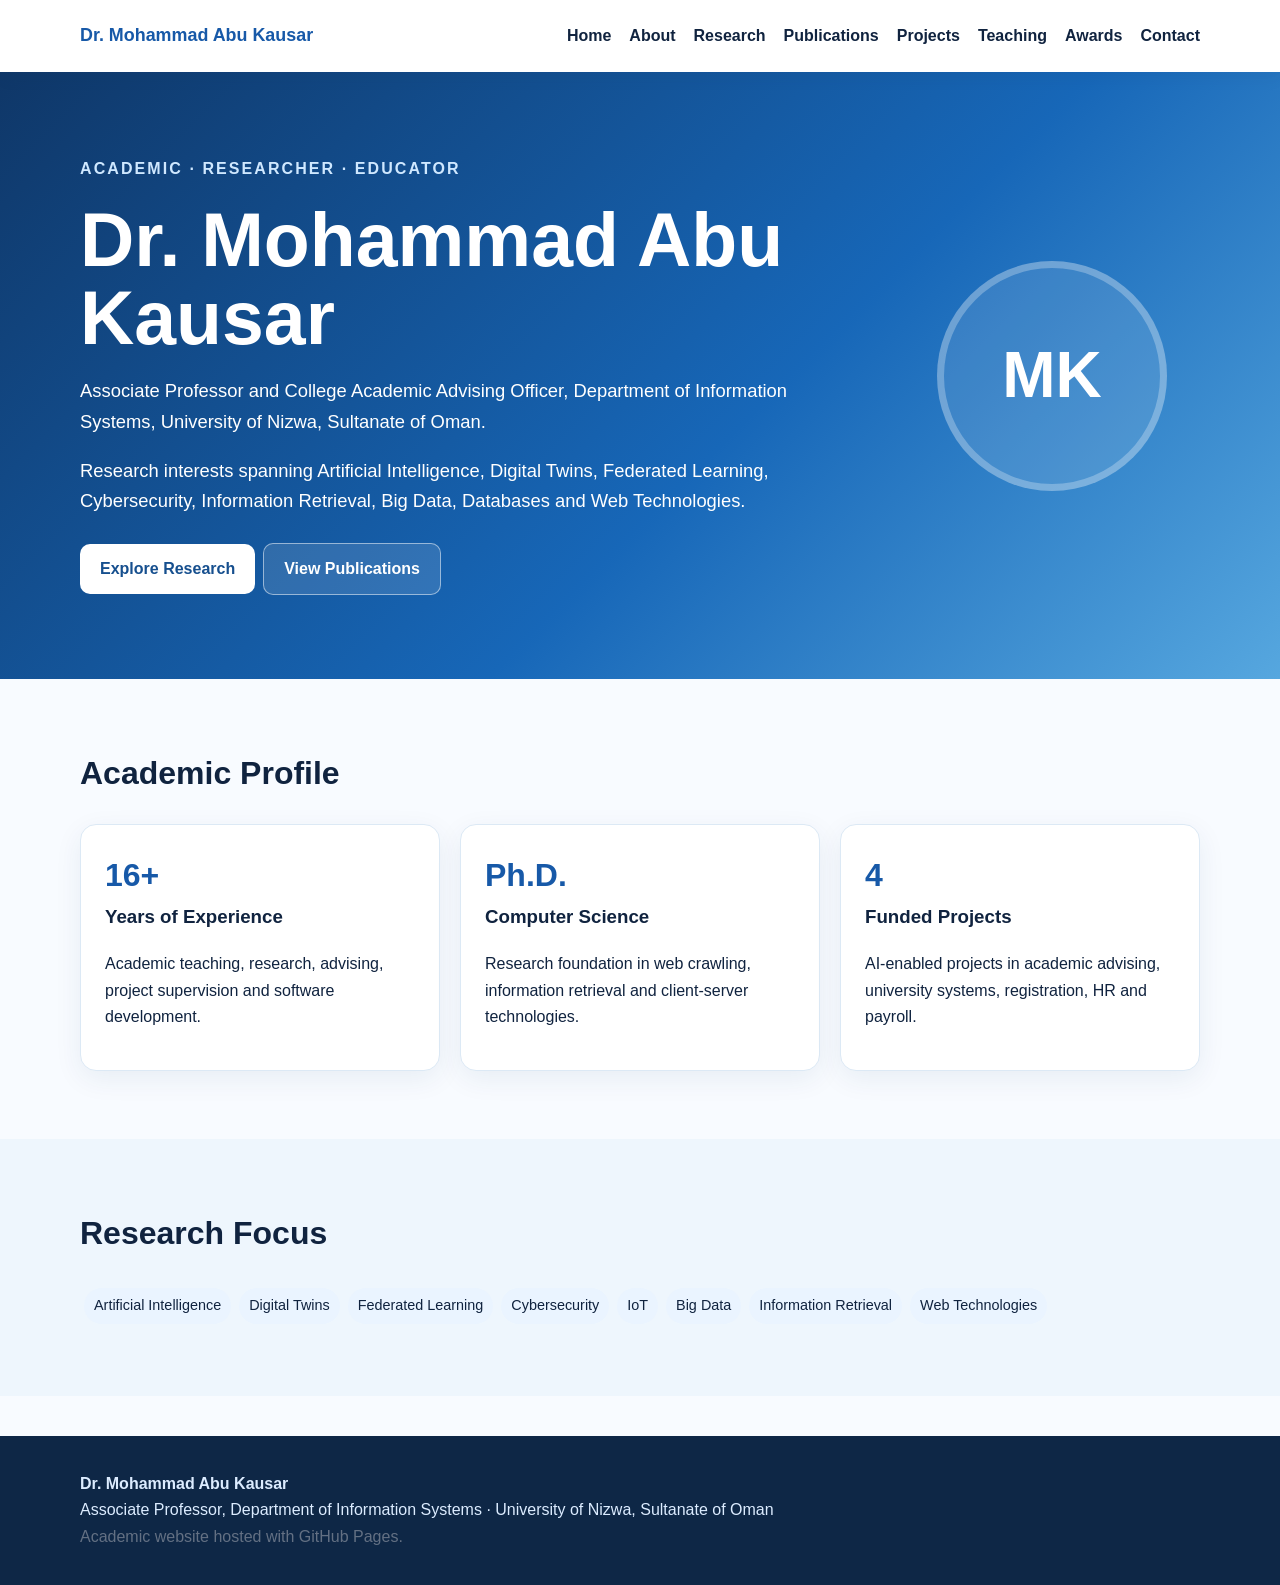
==== index.html @ 5681b889 "Add files via upload" ====
<!doctype html><html lang="en"><head><meta charset="utf-8"><meta name="viewport" content="width=device-width,initial-scale=1">
<title>Index | Dr. Mohammad Abu Kausar</title><meta name="description" content="Academic profile of Dr. Mohammad Abu Kausar, Associate Professor at the University of Nizwa.">
<link rel="stylesheet" href="assets/css/style.css"></head><body><header><div class="container"><nav><a class="brand" href="index.html">Dr. Mohammad Abu Kausar</a><div class="links">
<a href="index.html">Home</a><a href="about.html">About</a><a href="research.html">Research</a><a href="publications.html">Publications</a><a href="projects.html">Projects</a><a href="teaching.html">Teaching</a><a href="awards.html">Awards</a><a href="contact.html">Contact</a>
</div></nav></div></header><main><section class="hero"><div class="container hero-grid"><div><div class="eyebrow">Academic · Researcher · Educator</div>
<h1>Dr. Mohammad Abu Kausar</h1><p>Associate Professor and College Academic Advising Officer, Department of Information Systems, University of Nizwa, Sultanate of Oman.</p>
<p>Research interests spanning Artificial Intelligence, Digital Twins, Federated Learning, Cybersecurity, Information Retrieval, Big Data, Databases and Web Technologies.</p>
<a class="btn" href="research.html">Explore Research</a><a class="btn alt" href="publications.html">View Publications</a></div><div class="avatar">MK</div></div></section>
<section><div class="container"><h2 class="section-title">Academic Profile</h2><div class="grid">
<div class="card"><div class="stat">16+</div><h3>Years of Experience</h3><p>Academic teaching, research, advising, project supervision and software development.</p></div>
<div class="card"><div class="stat">Ph.D.</div><h3>Computer Science</h3><p>Research foundation in web crawling, information retrieval and client-server technologies.</p></div>
<div class="card"><div class="stat">4</div><h3>Funded Projects</h3><p>AI-enabled projects in academic advising, university systems, registration, HR and payroll.</p></div>
</div></div></section>
<section style="background:#eef6fd"><div class="container"><h2 class="section-title">Research Focus</h2>
<span class="tag">Artificial Intelligence</span><span class="tag">Digital Twins</span><span class="tag">Federated Learning</span><span class="tag">Cybersecurity</span><span class="tag">IoT</span><span class="tag">Big Data</span><span class="tag">Information Retrieval</span><span class="tag">Web Technologies</span>
</div></section></main><footer><div class="container"><strong>Dr. Mohammad Abu Kausar</strong><br>Associate Professor, Department of Information Systems · University of Nizwa, Sultanate of Oman<br><span class="muted">Academic website hosted with GitHub Pages.</span></div></footer></body></html>
---- assets/css/style.css ----
:root{--ink:#10233f;--blue:#1759a8;--sky:#eaf4ff;--gold:#d89b2b;--muted:#637083;--white:#fff}
*{box-sizing:border-box}body{margin:0;font-family:Inter,Arial,sans-serif;color:var(--ink);line-height:1.65;background:#f8fbff}
a{color:var(--blue);text-decoration:none}.container{width:min(1120px,92%);margin:auto}
header{background:rgba(255,255,255,.96);position:sticky;top:0;z-index:10;box-shadow:0 2px 18px #16395d18}
nav{display:flex;align-items:center;justify-content:space-between;min-height:72px}.brand{font-weight:800;font-size:1.12rem}
.links{display:flex;gap:18px;flex-wrap:wrap}.links a{font-weight:650;color:var(--ink)}
.hero{background:linear-gradient(135deg,#0f3768,#1767b8 58%,#56a7df);color:white;padding:84px 0}
.hero-grid{display:grid;grid-template-columns:1.45fr .55fr;gap:44px;align-items:center}
.eyebrow{text-transform:uppercase;letter-spacing:.13em;font-weight:750;color:#cfe8ff}.hero h1{font-size:clamp(2.5rem,6vw,4.7rem);line-height:1.04;margin:.25em 0}
.hero p{font-size:1.15rem;max-width:760px}.btn{display:inline-block;background:white;color:#164f8e;padding:12px 20px;border-radius:10px;font-weight:750;margin:8px 8px 0 0}
.btn.alt{background:#ffffff1f;color:white;border:1px solid #ffffff80}
.avatar{width:230px;height:230px;border-radius:50%;border:7px solid #ffffff45;display:grid;place-items:center;background:#ffffff1c;font-size:4rem;font-weight:800;margin:auto}
section{padding:68px 0}.section-title{font-size:2rem;margin:0 0 24px}.grid{display:grid;grid-template-columns:repeat(3,1fr);gap:20px}
.card{background:white;padding:24px;border-radius:16px;box-shadow:0 8px 28px #153c6612;border:1px solid #dce9f5}
.card h3{margin-top:0}.tag{display:inline-block;background:var(--sky);padding:6px 10px;border-radius:20px;margin:4px;font-size:.9rem}
.stat{font-size:2rem;font-weight:850;color:var(--blue)}.muted{color:var(--muted)}
.page-head{background:linear-gradient(135deg,#123c70,#2782c8);color:white;padding:52px 0}.page-head h1{font-size:2.6rem;margin:0}
.item{background:white;border-left:4px solid var(--blue);padding:18px 20px;margin:14px 0;border-radius:0 12px 12px 0;box-shadow:0 5px 20px #16395d0d}
footer{background:#0e2746;color:#dcecff;padding:35px 0;margin-top:40px}
@media(max-width:800px){.hero-grid,.grid{grid-template-columns:1fr}.links{display:none}.avatar{width:170px;height:170px}.hero{padding:55px 0}}
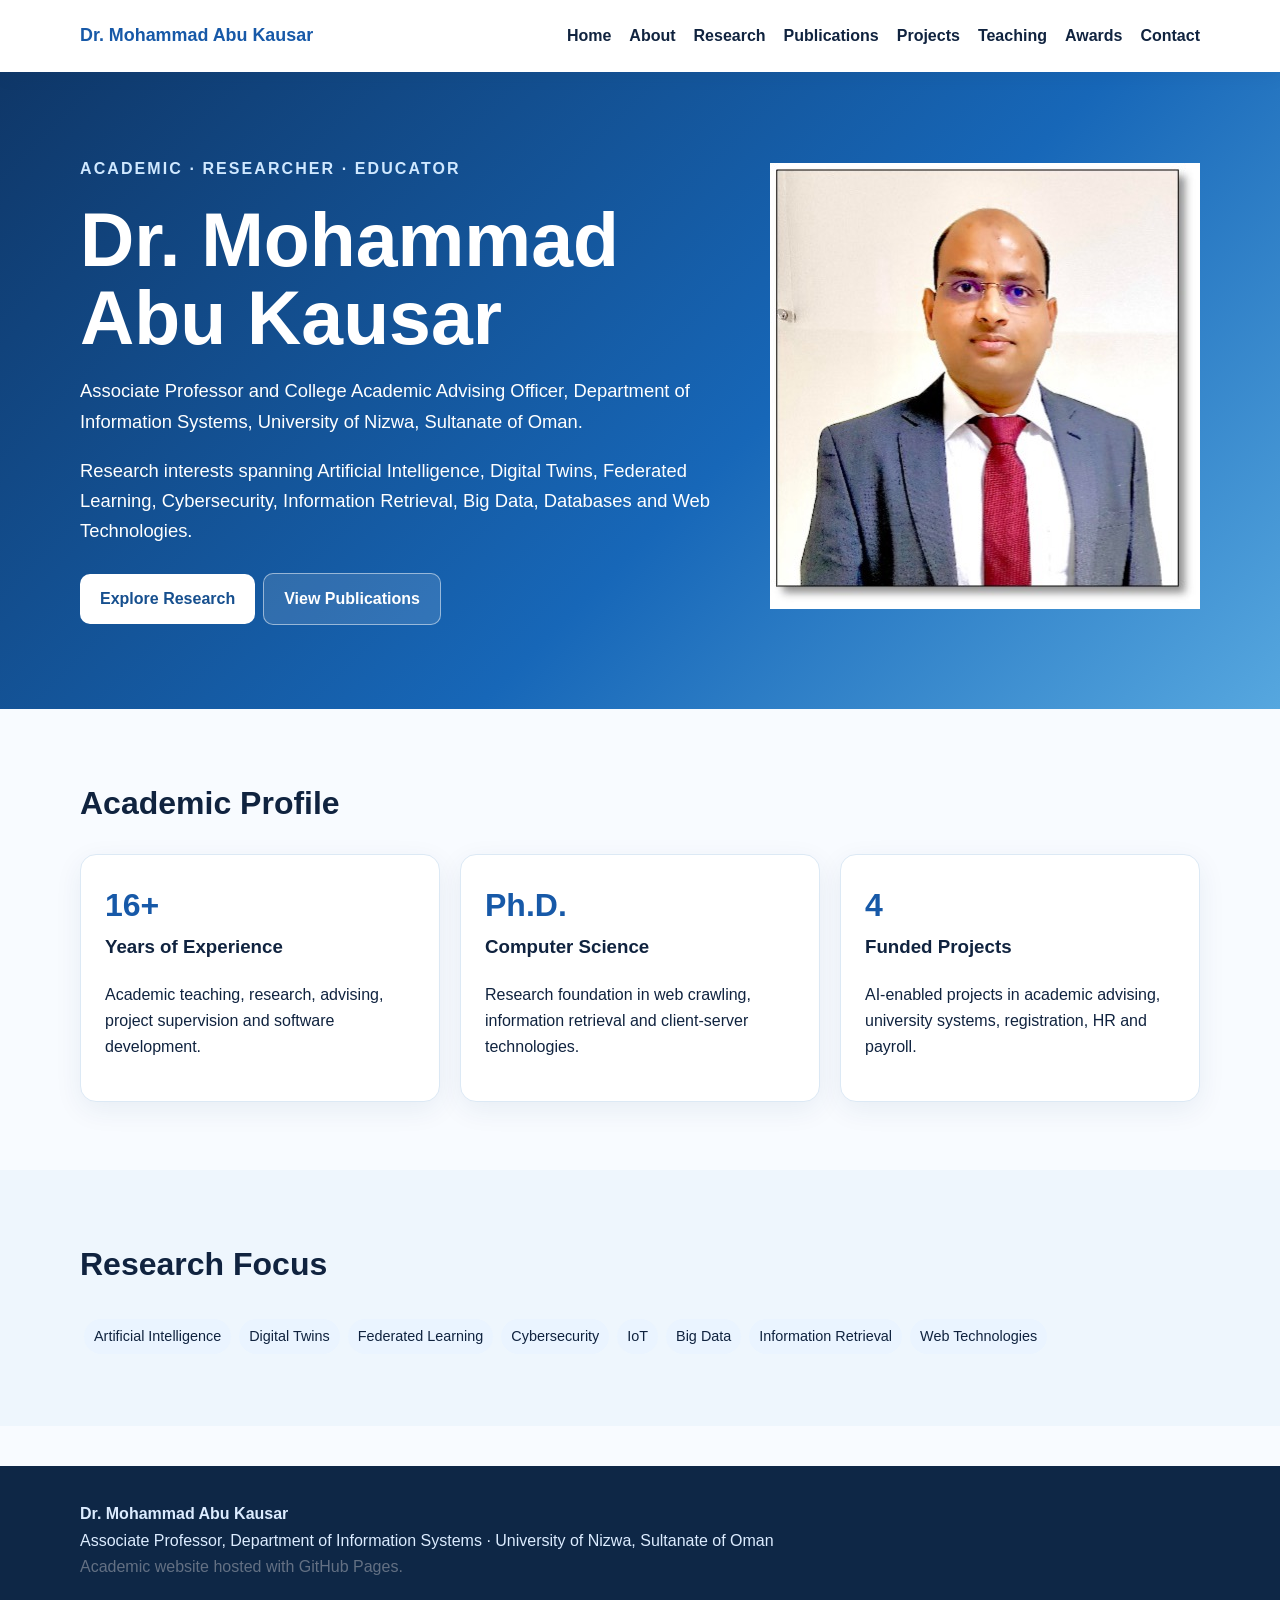
==== commit 6440f512: "Add profile image and update layout in index.html Added a profile image for Dr. Mohammad Abu Kausar " ====
--- a/index.html
+++ b/index.html
@@ -5,7 +5,11 @@
 </div></nav></div></header><main><section class="hero"><div class="container hero-grid"><div><div class="eyebrow">Academic · Researcher · Educator</div>
 <h1>Dr. Mohammad Abu Kausar</h1><p>Associate Professor and College Academic Advising Officer, Department of Information Systems, University of Nizwa, Sultanate of Oman.</p>
 <p>Research interests spanning Artificial Intelligence, Digital Twins, Federated Learning, Cybersecurity, Information Retrieval, Big Data, Databases and Web Technologies.</p>
-<a class="btn" href="research.html">Explore Research</a><a class="btn alt" href="publications.html">View Publications</a></div><div class="avatar">MK</div></div></section>
+<a class="btn" href="research.html">Explore Research</a><a class="btn alt" href="publications.html">View Publications</a></div><div class="profile-image-container">
+    <img src="assets/images/Kausar.jpg"
+        alt="Dr. Mohammad Abu Kausar"
+        class="profile-photo">
+</div></div></section>
 <section><div class="container"><h2 class="section-title">Academic Profile</h2><div class="grid">
 <div class="card"><div class="stat">16+</div><h3>Years of Experience</h3><p>Academic teaching, research, advising, project supervision and software development.</p></div>
 <div class="card"><div class="stat">Ph.D.</div><h3>Computer Science</h3><p>Research foundation in web crawling, information retrieval and client-server technologies.</p></div>
@@ -13,4 +17,4 @@
 </div></div></section>
 <section style="background:#eef6fd"><div class="container"><h2 class="section-title">Research Focus</h2>
 <span class="tag">Artificial Intelligence</span><span class="tag">Digital Twins</span><span class="tag">Federated Learning</span><span class="tag">Cybersecurity</span><span class="tag">IoT</span><span class="tag">Big Data</span><span class="tag">Information Retrieval</span><span class="tag">Web Technologies</span>
-</div></section></main><footer><div class="container"><strong>Dr. Mohammad Abu Kausar</strong><br>Associate Professor, Department of Information Systems · University of Nizwa, Sultanate of Oman<br><span class="muted">Academic website hosted with GitHub Pages.</span></div></footer></body></html>+</div></section></main><footer><div class="container"><strong>Dr. Mohammad Abu Kausar</strong><br>Associate Professor, Department of Information Systems · University of Nizwa, Sultanate of Oman<br><span class="muted">Academic website hosted with GitHub Pages.</span></div></footer></body></html>
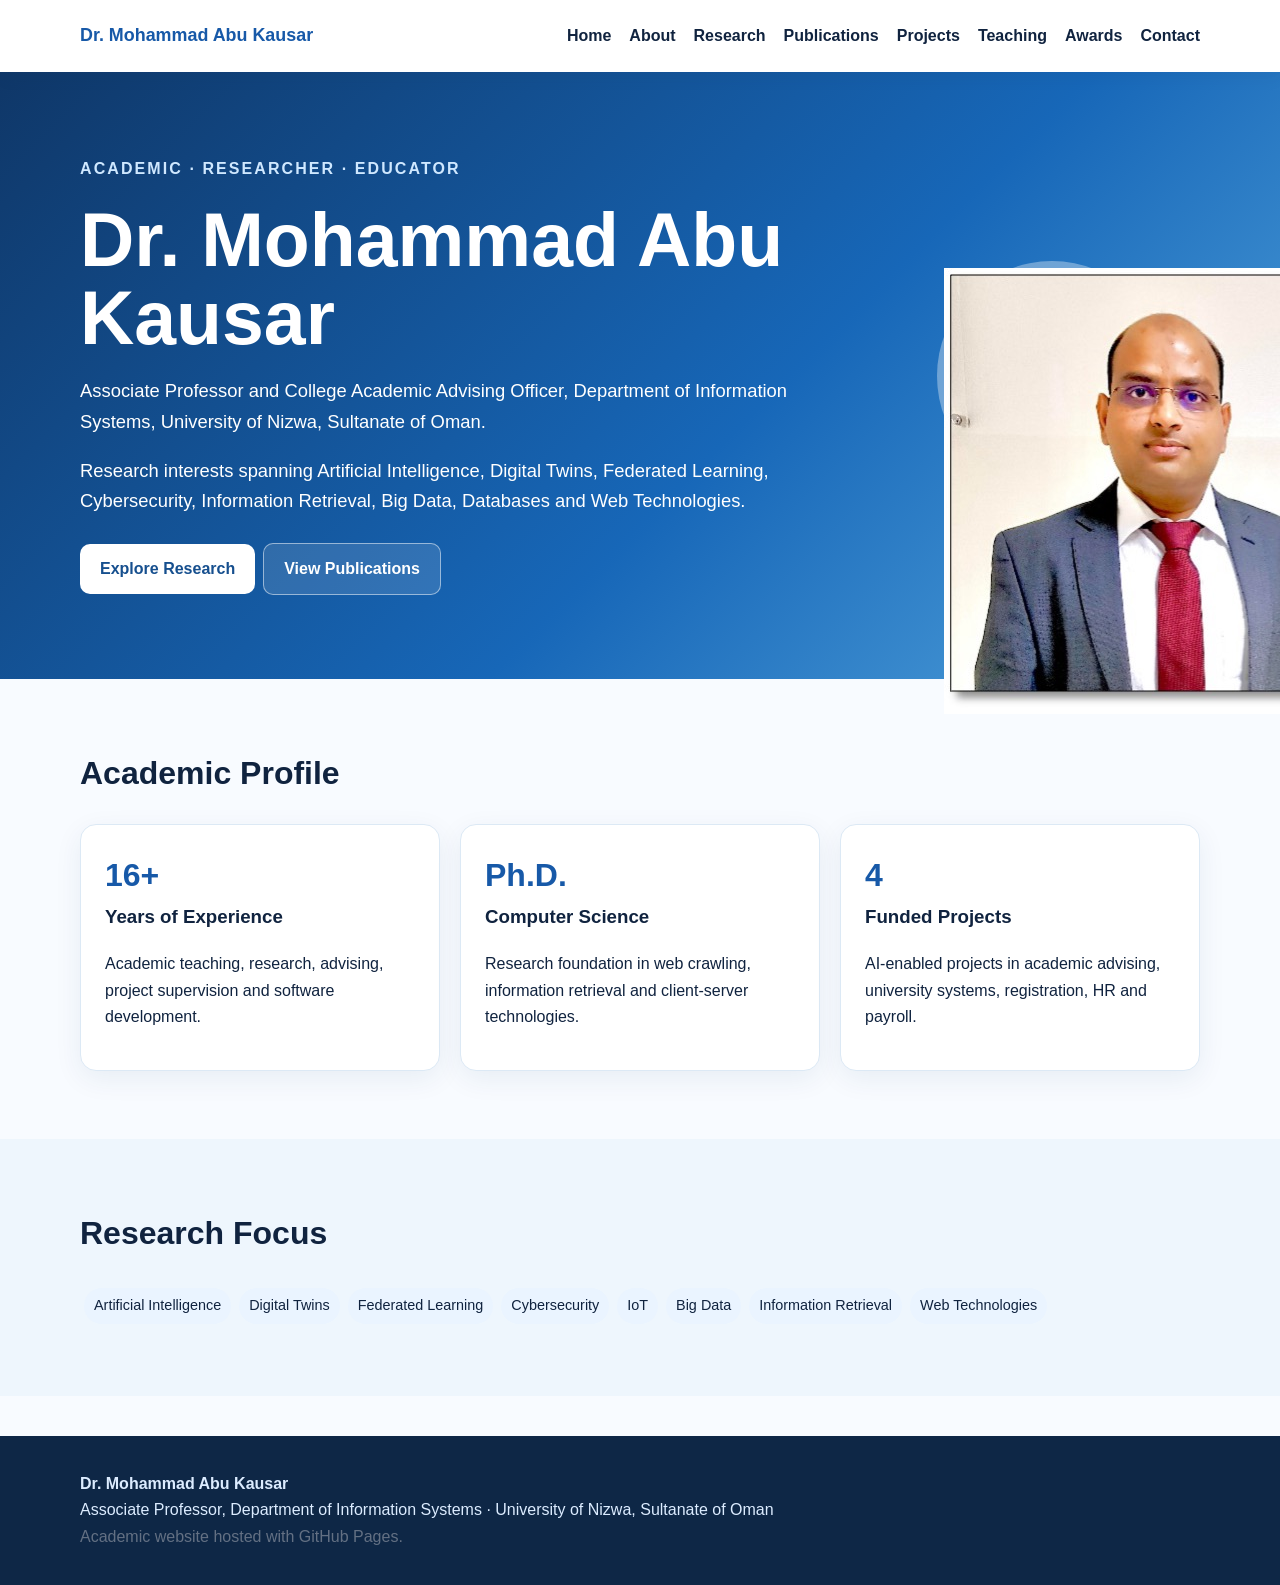
==== commit e22ca959: "Update index.html" ====
--- a/index.html
+++ b/index.html
@@ -5,11 +5,9 @@
 </div></nav></div></header><main><section class="hero"><div class="container hero-grid"><div><div class="eyebrow">Academic · Researcher · Educator</div>
 <h1>Dr. Mohammad Abu Kausar</h1><p>Associate Professor and College Academic Advising Officer, Department of Information Systems, University of Nizwa, Sultanate of Oman.</p>
 <p>Research interests spanning Artificial Intelligence, Digital Twins, Federated Learning, Cybersecurity, Information Retrieval, Big Data, Databases and Web Technologies.</p>
-<a class="btn" href="research.html">Explore Research</a><a class="btn alt" href="publications.html">View Publications</a></div><div class="profile-image-container">
-    <img src="assets/images/Kausar.jpg"
-        alt="Dr. Mohammad Abu Kausar"
-        class="profile-photo">
-</div></div></section>
+<a class="btn" href="research.html">Explore Research</a><a class="btn alt" href="publications.html">View Publications</a></div><div class="avatar">
+    <img src="assets/images/Kausar.jpg" alt="Dr. Mohammad Abu Kausar">
+</div></section>
 <section><div class="container"><h2 class="section-title">Academic Profile</h2><div class="grid">
 <div class="card"><div class="stat">16+</div><h3>Years of Experience</h3><p>Academic teaching, research, advising, project supervision and software development.</p></div>
 <div class="card"><div class="stat">Ph.D.</div><h3>Computer Science</h3><p>Research foundation in web crawling, information retrieval and client-server technologies.</p></div>
--- a/assets/css/style.css
+++ b/assets/css/style.css
@@ -19,3 +19,27 @@
 .item{background:white;border-left:4px solid var(--blue);padding:18px 20px;margin:14px 0;border-radius:0 12px 12px 0;box-shadow:0 5px 20px #16395d0d}
 footer{background:#0e2746;color:#dcecff;padding:35px 0;margin-top:40px}
 @media(max-width:800px){.hero-grid,.grid{grid-template-columns:1fr}.links{display:none}.avatar{width:170px;height:170px}.hero{padding:55px 0}}
+.profile-image-container {
+    display: flex;
+    justify-content: center;
+    align-items: center;
+}
+
+.profile-photo {
+    width: 230px;
+    height: 230px;
+    object-fit: cover;
+    object-position: center;
+    border-radius: 50%;
+    border: 7px solid rgba(255, 255, 255, 0.45);
+    box-shadow: 0 12px 30px rgba(0, 0, 0, 0.25);
+    display: block;
+}
+
+/* Mobile devices */
+@media (max-width: 800px) {
+    .profile-photo {
+        width: 180px;
+        height: 180px;
+    }
+}
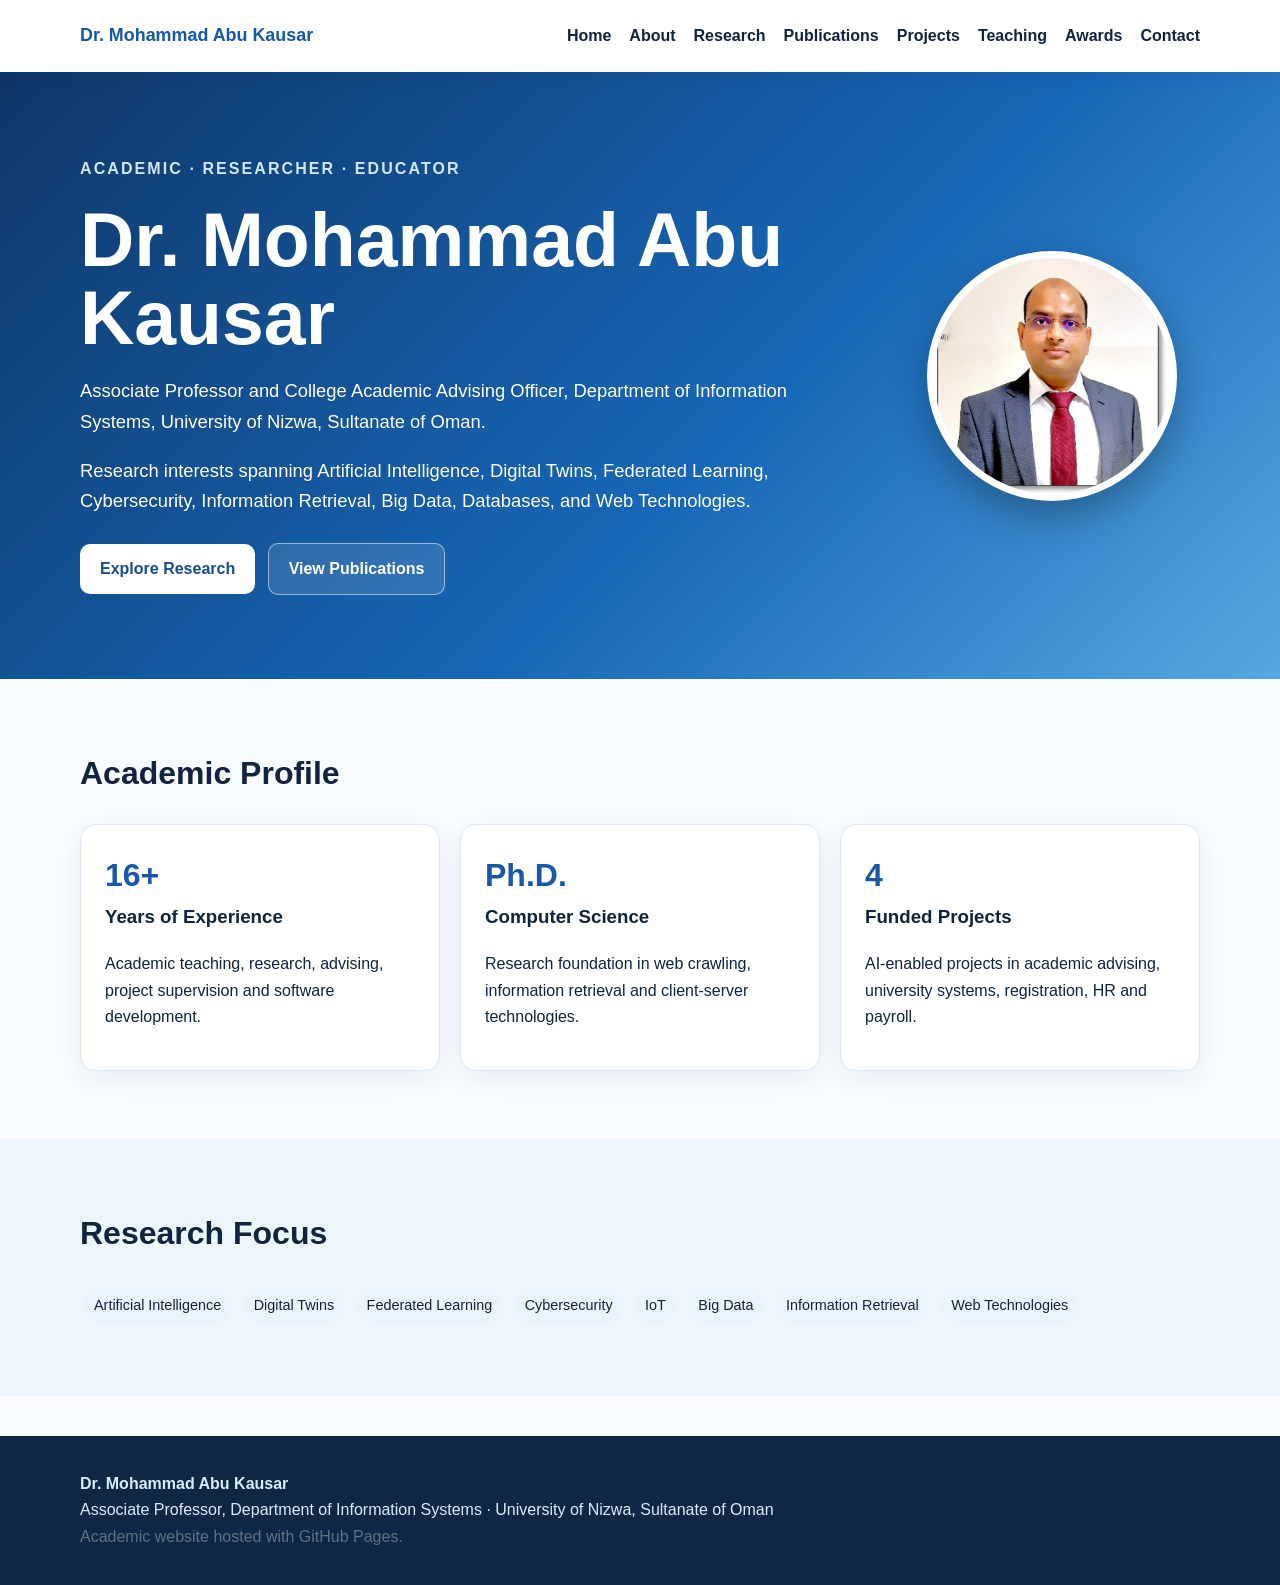
==== commit 8fba9274: "Update index.html" ====
--- a/index.html
+++ b/index.html
@@ -1,18 +1,401 @@
-<!doctype html><html lang="en"><head><meta charset="utf-8"><meta name="viewport" content="width=device-width,initial-scale=1">
-<title>Index | Dr. Mohammad Abu Kausar</title><meta name="description" content="Academic profile of Dr. Mohammad Abu Kausar, Associate Professor at the University of Nizwa.">
-<link rel="stylesheet" href="assets/css/style.css"></head><body><header><div class="container"><nav><a class="brand" href="index.html">Dr. Mohammad Abu Kausar</a><div class="links">
-<a href="index.html">Home</a><a href="about.html">About</a><a href="research.html">Research</a><a href="publications.html">Publications</a><a href="projects.html">Projects</a><a href="teaching.html">Teaching</a><a href="awards.html">Awards</a><a href="contact.html">Contact</a>
-</div></nav></div></header><main><section class="hero"><div class="container hero-grid"><div><div class="eyebrow">Academic · Researcher · Educator</div>
-<h1>Dr. Mohammad Abu Kausar</h1><p>Associate Professor and College Academic Advising Officer, Department of Information Systems, University of Nizwa, Sultanate of Oman.</p>
-<p>Research interests spanning Artificial Intelligence, Digital Twins, Federated Learning, Cybersecurity, Information Retrieval, Big Data, Databases and Web Technologies.</p>
-<a class="btn" href="research.html">Explore Research</a><a class="btn alt" href="publications.html">View Publications</a></div><div class="avatar">
-    <img src="assets/images/Kausar.jpg" alt="Dr. Mohammad Abu Kausar">
-</div></section>
-<section><div class="container"><h2 class="section-title">Academic Profile</h2><div class="grid">
-<div class="card"><div class="stat">16+</div><h3>Years of Experience</h3><p>Academic teaching, research, advising, project supervision and software development.</p></div>
-<div class="card"><div class="stat">Ph.D.</div><h3>Computer Science</h3><p>Research foundation in web crawling, information retrieval and client-server technologies.</p></div>
-<div class="card"><div class="stat">4</div><h3>Funded Projects</h3><p>AI-enabled projects in academic advising, university systems, registration, HR and payroll.</p></div>
-</div></div></section>
-<section style="background:#eef6fd"><div class="container"><h2 class="section-title">Research Focus</h2>
-<span class="tag">Artificial Intelligence</span><span class="tag">Digital Twins</span><span class="tag">Federated Learning</span><span class="tag">Cybersecurity</span><span class="tag">IoT</span><span class="tag">Big Data</span><span class="tag">Information Retrieval</span><span class="tag">Web Technologies</span>
-</div></section></main><footer><div class="container"><strong>Dr. Mohammad Abu Kausar</strong><br>Associate Professor, Department of Information Systems · University of Nizwa, Sultanate of Oman<br><span class="muted">Academic website hosted with GitHub Pages.</span></div></footer></body></html>
+<!doctype html>
+<html lang="en">
+
+<head>
+    <meta charset="utf-8">
+
+    <meta name="viewport"
+          content="width=device-width, initial-scale=1">
+
+    <title>
+        Dr. Mohammad Abu Kausar | Academic Profile
+    </title>
+
+    <meta name="description"
+          content="Academic profile of Dr. Mohammad Abu Kausar, Associate Professor at the University of Nizwa.">
+
+    <link rel="stylesheet"
+          href="assets/css/style.css">
+
+    <!-- Additional CSS for Round Profile Image -->
+    <style>
+
+        .profile-avatar {
+            width: 250px;
+            height: 250px;
+            border-radius: 50%;
+            overflow: hidden;
+            margin: 0 auto;
+            border: 7px solid rgba(255, 255, 255, 0.55);
+            box-shadow: 0 15px 40px rgba(0, 0, 0, 0.30);
+            background-color: white;
+        }
+
+        .profile-avatar img {
+            width: 100%;
+            height: 100%;
+            object-fit: cover;
+            object-position: center;
+            display: block;
+        }
+
+        @media (max-width: 800px) {
+
+            .profile-avatar {
+                width: 190px;
+                height: 190px;
+            }
+
+        }
+
+    </style>
+
+</head>
+
+
+<body>
+
+<!-- =========================
+     NAVIGATION
+========================= -->
+
+<header>
+
+    <div class="container">
+
+        <nav>
+
+            <a class="brand"
+               href="index.html">
+
+                Dr. Mohammad Abu Kausar
+
+            </a>
+
+
+            <div class="links">
+
+                <a href="index.html">
+                    Home
+                </a>
+
+                <a href="about.html">
+                    About
+                </a>
+
+                <a href="research.html">
+                    Research
+                </a>
+
+                <a href="publications.html">
+                    Publications
+                </a>
+
+                <a href="projects.html">
+                    Projects
+                </a>
+
+                <a href="teaching.html">
+                    Teaching
+                </a>
+
+                <a href="awards.html">
+                    Awards
+                </a>
+
+                <a href="contact.html">
+                    Contact
+                </a>
+
+            </div>
+
+        </nav>
+
+    </div>
+
+</header>
+
+
+<!-- =========================
+     HERO SECTION
+========================= -->
+
+<main>
+
+<section class="hero">
+
+    <div class="container hero-grid">
+
+
+        <!-- LEFT SIDE -->
+
+        <div>
+
+            <div class="eyebrow">
+
+                Academic · Researcher · Educator
+
+            </div>
+
+
+            <h1>
+
+                Dr. Mohammad Abu Kausar
+
+            </h1>
+
+
+            <p>
+
+                Associate Professor and College Academic Advising Officer,
+                Department of Information Systems,
+                University of Nizwa,
+                Sultanate of Oman.
+
+            </p>
+
+
+            <p>
+
+                Research interests spanning Artificial Intelligence,
+                Digital Twins, Federated Learning, Cybersecurity,
+                Information Retrieval, Big Data, Databases,
+                and Web Technologies.
+
+            </p>
+
+
+            <a class="btn"
+               href="research.html">
+
+                Explore Research
+
+            </a>
+
+
+            <a class="btn alt"
+               href="publications.html">
+
+                View Publications
+
+            </a>
+
+        </div>
+
+
+        <!-- RIGHT SIDE PROFILE IMAGE -->
+
+        <div>
+
+            <div class="profile-avatar">
+
+                <img
+                    src="assets/images/Kausar.jpg"
+                    alt="Dr. Mohammad Abu Kausar">
+
+            </div>
+
+        </div>
+
+
+    </div>
+
+</section>
+
+
+<!-- =========================
+     ACADEMIC PROFILE
+========================= -->
+
+<section>
+
+    <div class="container">
+
+        <h2 class="section-title">
+
+            Academic Profile
+
+        </h2>
+
+
+        <div class="grid">
+
+
+            <!-- EXPERIENCE -->
+
+            <div class="card">
+
+                <div class="stat">
+
+                    16+
+
+                </div>
+
+                <h3>
+
+                    Years of Experience
+
+                </h3>
+
+                <p>
+
+                    Academic teaching, research, advising,
+                    project supervision and software development.
+
+                </p>
+
+            </div>
+
+
+            <!-- EDUCATION -->
+
+            <div class="card">
+
+                <div class="stat">
+
+                    Ph.D.
+
+                </div>
+
+                <h3>
+
+                    Computer Science
+
+                </h3>
+
+                <p>
+
+                    Research foundation in web crawling,
+                    information retrieval and client-server technologies.
+
+                </p>
+
+            </div>
+
+
+            <!-- PROJECTS -->
+
+            <div class="card">
+
+                <div class="stat">
+
+                    4
+
+                </div>
+
+                <h3>
+
+                    Funded Projects
+
+                </h3>
+
+                <p>
+
+                    AI-enabled projects in academic advising,
+                    university systems, registration,
+                    HR and payroll.
+
+                </p>
+
+            </div>
+
+
+        </div>
+
+    </div>
+
+</section>
+
+
+<!-- =========================
+     RESEARCH FOCUS
+========================= -->
+
+<section style="background:#eef6fd">
+
+    <div class="container">
+
+        <h2 class="section-title">
+
+            Research Focus
+
+        </h2>
+
+
+        <span class="tag">
+            Artificial Intelligence
+        </span>
+
+        <span class="tag">
+            Digital Twins
+        </span>
+
+        <span class="tag">
+            Federated Learning
+        </span>
+
+        <span class="tag">
+            Cybersecurity
+        </span>
+
+        <span class="tag">
+            IoT
+        </span>
+
+        <span class="tag">
+            Big Data
+        </span>
+
+        <span class="tag">
+            Information Retrieval
+        </span>
+
+        <span class="tag">
+            Web Technologies
+        </span>
+
+    </div>
+
+</section>
+
+
+</main>
+
+
+<!-- =========================
+     FOOTER
+========================= -->
+
+<footer>
+
+    <div class="container">
+
+        <strong>
+
+            Dr. Mohammad Abu Kausar
+
+        </strong>
+
+        <br>
+
+        Associate Professor,
+        Department of Information Systems
+        · University of Nizwa,
+        Sultanate of Oman
+
+        <br>
+
+        <span class="muted">
+
+            Academic website hosted with GitHub Pages.
+
+        </span>
+
+    </div>
+
+</footer>
+
+
+</body>
+
+</html>
--- a/assets/css/style.css
+++ b/assets/css/style.css
@@ -10,7 +10,6 @@
 .eyebrow{text-transform:uppercase;letter-spacing:.13em;font-weight:750;color:#cfe8ff}.hero h1{font-size:clamp(2.5rem,6vw,4.7rem);line-height:1.04;margin:.25em 0}
 .hero p{font-size:1.15rem;max-width:760px}.btn{display:inline-block;background:white;color:#164f8e;padding:12px 20px;border-radius:10px;font-weight:750;margin:8px 8px 0 0}
 .btn.alt{background:#ffffff1f;color:white;border:1px solid #ffffff80}
-.avatar{width:230px;height:230px;border-radius:50%;border:7px solid #ffffff45;display:grid;place-items:center;background:#ffffff1c;font-size:4rem;font-weight:800;margin:auto}
 section{padding:68px 0}.section-title{font-size:2rem;margin:0 0 24px}.grid{display:grid;grid-template-columns:repeat(3,1fr);gap:20px}
 .card{background:white;padding:24px;border-radius:16px;box-shadow:0 8px 28px #153c6612;border:1px solid #dce9f5}
 .card h3{margin-top:0}.tag{display:inline-block;background:var(--sky);padding:6px 10px;border-radius:20px;margin:4px;font-size:.9rem}
@@ -19,27 +18,20 @@
 .item{background:white;border-left:4px solid var(--blue);padding:18px 20px;margin:14px 0;border-radius:0 12px 12px 0;box-shadow:0 5px 20px #16395d0d}
 footer{background:#0e2746;color:#dcecff;padding:35px 0;margin-top:40px}
 @media(max-width:800px){.hero-grid,.grid{grid-template-columns:1fr}.links{display:none}.avatar{width:170px;height:170px}.hero{padding:55px 0}}
-.profile-image-container {
-    display: flex;
-    justify-content: center;
-    align-items: center;
+.avatar {
+    width: 230px;
+    height: 230px;
+    border-radius: 50%;
+    overflow: hidden;
+    border: 7px solid rgba(255, 255, 255, 0.45);
+    margin: auto;
+    box-shadow: 0 12px 30px rgba(0, 0, 0, 0.25);
 }
 
-.profile-photo {
-    width: 230px;
-    height: 230px;
+.avatar img {
+    width: 100%;
+    height: 100%;
     object-fit: cover;
     object-position: center;
-    border-radius: 50%;
-    border: 7px solid rgba(255, 255, 255, 0.45);
-    box-shadow: 0 12px 30px rgba(0, 0, 0, 0.25);
     display: block;
 }
-
-/* Mobile devices */
-@media (max-width: 800px) {
-    .profile-photo {
-        width: 180px;
-        height: 180px;
-    }
-}
